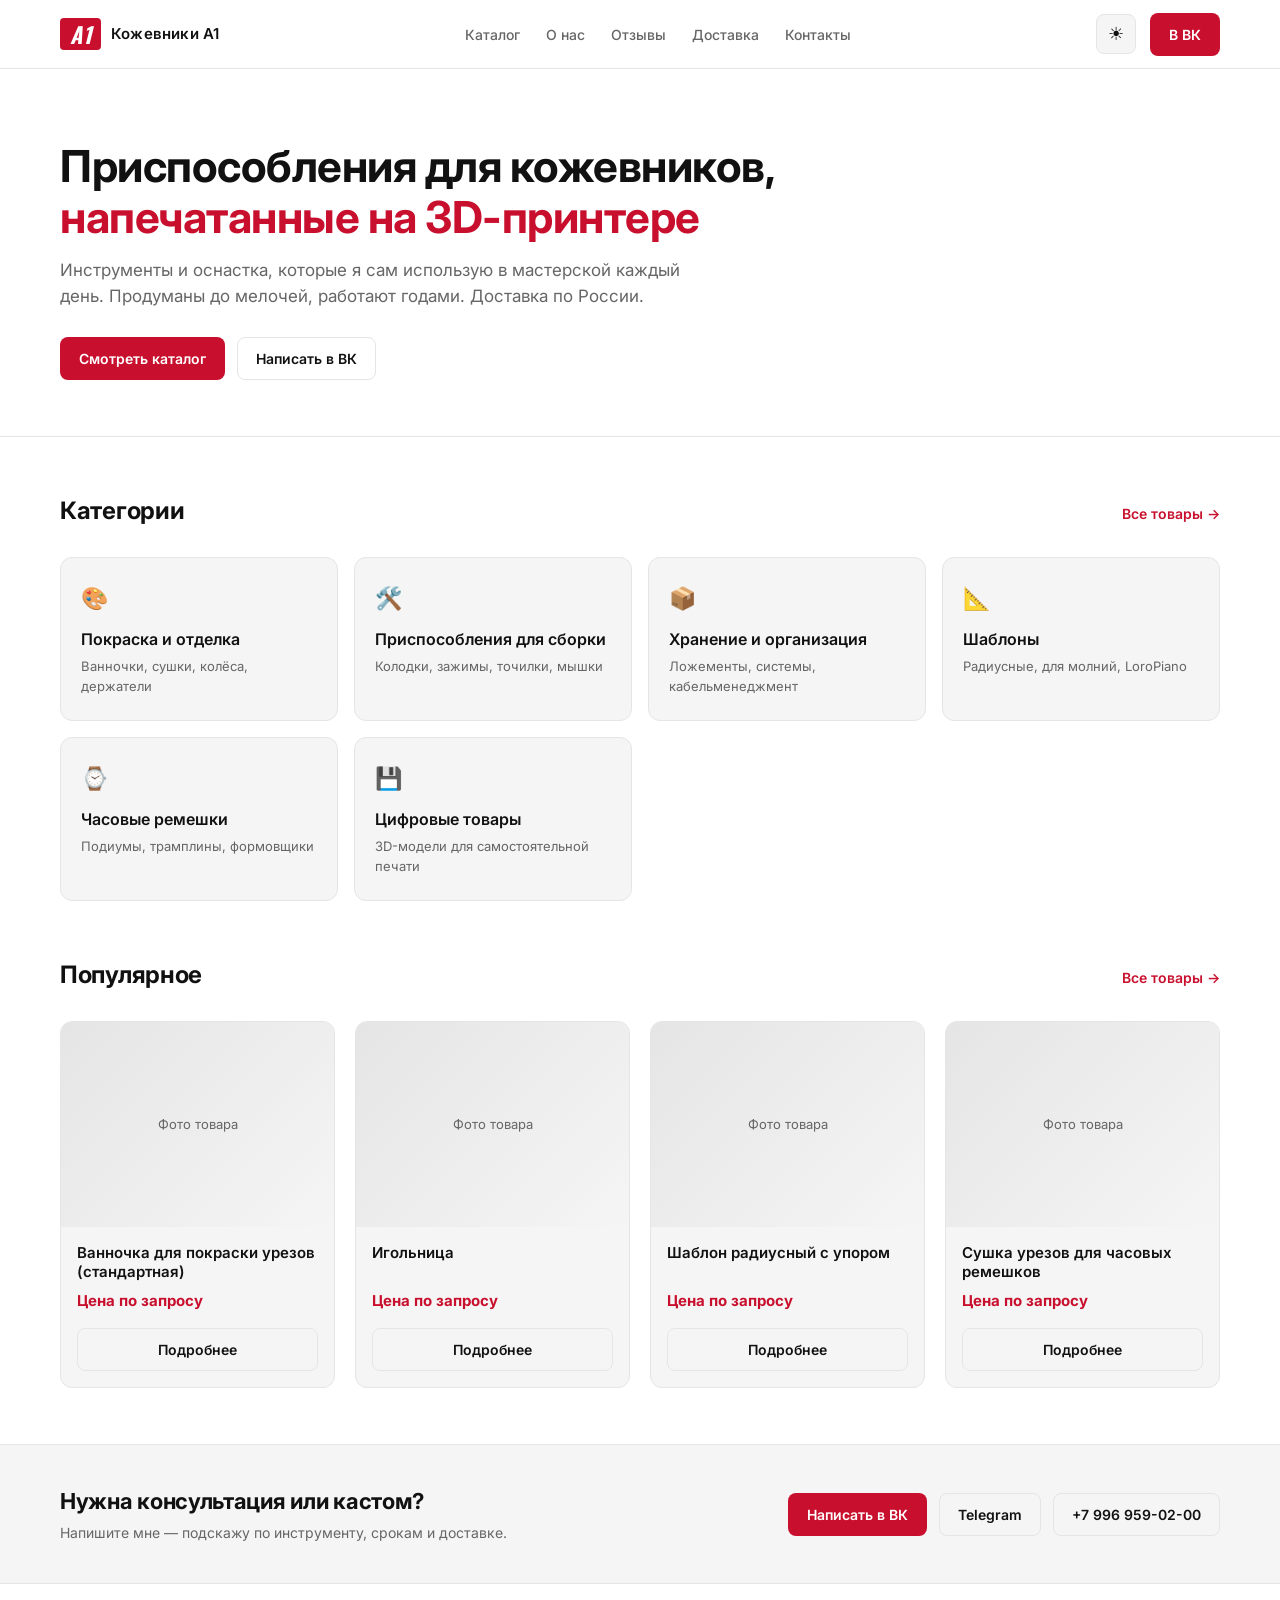
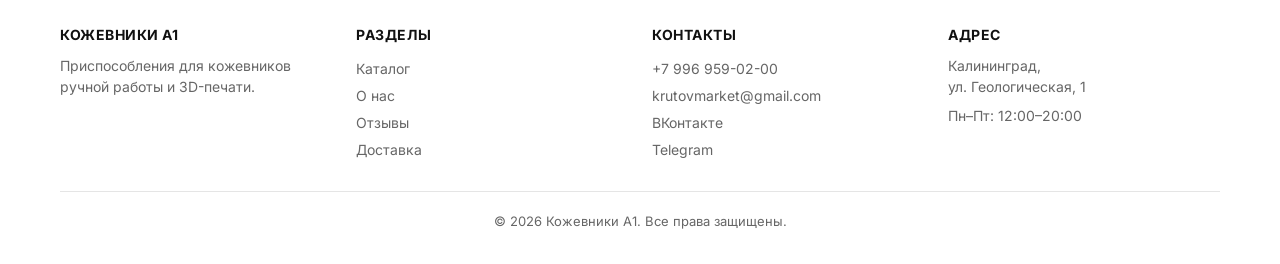
==== index.html @ 8c6a7943 "Запуск" ====
﻿<!DOCTYPE html>
<html lang="ru">
<head>
<meta charset="UTF-8">
<meta name="viewport" content="width=device-width, initial-scale=1.0">
<title>Кожевники А1 — 3D-печать приспособлений для кожевников</title>
<link rel="preconnect" href="https://fonts.googleapis.com">
<link rel="preconnect" href="https://fonts.gstatic.com" crossorigin>
<link href="https://fonts.googleapis.com/css2?family=Oswald:ital,wght@1,500;1,700&family=Inter:wght@400;500;600;700&display=swap" rel="stylesheet">
<link rel="stylesheet" href="css/style.css">
</head>
<body>

<header class="site-header">
  <div class="container header-inner">
    <a href="index.html" class="logo" aria-label="Кожевники А1">
      <span class="logo-mark">А1</span>
      <span class="logo-text">Кожевники А1</span>
    </a>
    <nav class="main-nav">
      <a href="catalog.html">Каталог</a>
      <a href="about.html">О нас</a>
      <a href="reviews.html">Отзывы</a>
      <a href="delivery.html">Доставка</a>
      <a href="#contacts">Контакты</a>
    </nav>
    <div class="header-actions">
      <button class="theme-toggle" id="themeToggle" aria-label="Переключить тему" title="Сменить тему">
        <span id="themeIcon">☀</span>
      </button>
      <a href="https://vk.com/a1leather" target="_blank" rel="noopener" class="btn btn-primary">В ВК</a>
    </div>
  </div>
</header>

<section class="hero">
  <div class="container">
    <h1>Приспособления для кожевников, <span class="accent">напечатанные на 3D-принтере</span></h1>
    <p class="lead">
      Инструменты и оснастка, которые я сам использую в мастерской каждый день.
      Продуманы до мелочей, работают годами. Доставка по России.
    </p>
    <div class="hero-actions">
      <a href="catalog.html" class="btn btn-primary">Смотреть каталог</a>
      <a href="https://vk.com/a1leather" target="_blank" rel="noopener" class="btn btn-outline">Написать в ВК</a>
    </div>
  </div>
</section>

<section class="block">
  <div class="container">
    <div class="section-head">
      <h2>Категории</h2>
      <a href="catalog.html">Все товары →</a>
    </div>
    <div class="cat-grid">
      <a href="catalog.html?cat=pokraska" class="cat-card">
        <div class="icon">🎨</div>
        <h3>Покраска и отделка</h3>
        <span>Ванночки, сушки, колёса, держатели</span>
      </a>
      <a href="catalog.html?cat=prisposoblenia" class="cat-card">
        <div class="icon">🛠️</div>
        <h3>Приспособления для сборки</h3>
        <span>Колодки, зажимы, точилки, мышки</span>
      </a>
      <a href="catalog.html?cat=hranenie" class="cat-card">
        <div class="icon">📦</div>
        <h3>Хранение и организация</h3>
        <span>Ложементы, системы, кабельменеджмент</span>
      </a>
      <a href="catalog.html?cat=shablony" class="cat-card">
        <div class="icon">📐</div>
        <h3>Шаблоны</h3>
        <span>Радиусные, для молний, LoroPiano</span>
      </a>
      <a href="catalog.html?cat=chasovye" class="cat-card">
        <div class="icon">⌚</div>
        <h3>Часовые ремешки</h3>
        <span>Подиумы, трамплины, формовщики</span>
      </a>
      <a href="catalog.html?cat=digital" class="cat-card">
        <div class="icon">💾</div>
        <h3>Цифровые товары</h3>
        <span>3D-модели для самостоятельной печати</span>
      </a>
    </div>
  </div>
</section>

<section class="block" style="padding-top: 0;">
  <div class="container">
    <div class="section-head">
      <h2>Популярное</h2>
      <a href="catalog.html">Все товары →</a>
    </div>
    <div class="product-grid">
      <article class="product-card">
        <div class="product-thumb">Фото товара</div>
        <div class="product-body">
          <h3>Ванночка для покраски урезов (стандартная)</h3>
          <div class="product-price">Цена по запросу</div>
        </div>
        <div class="product-actions">
          <a href="product.html?id=1" class="btn btn-outline">Подробнее</a>
        </div>
      </article>
      <article class="product-card">
        <div class="product-thumb">Фото товара</div>
        <div class="product-body">
          <h3>Игольница</h3>
          <div class="product-price">Цена по запросу</div>
        </div>
        <div class="product-actions">
          <a href="product.html?id=2" class="btn btn-outline">Подробнее</a>
        </div>
      </article>
      <article class="product-card">
        <div class="product-thumb">Фото товара</div>
        <div class="product-body">
          <h3>Шаблон радиусный с упором</h3>
          <div class="product-price">Цена по запросу</div>
        </div>
        <div class="product-actions">
          <a href="product.html?id=3" class="btn btn-outline">Подробнее</a>
        </div>
      </article>
      <article class="product-card">
        <div class="product-thumb">Фото товара</div>
        <div class="product-body">
          <h3>Сушка урезов для часовых ремешков</h3>
          <div class="product-price">Цена по запросу</div>
        </div>
        <div class="product-actions">
          <a href="product.html?id=4" class="btn btn-outline">Подробнее</a>
        </div>
      </article>
    </div>
  </div>
</section>

<section class="contact-strip" id="contacts">
  <div class="container contact-strip-inner">
    <div>
      <h2>Нужна консультация или кастом?</h2>
      <p>Напишите мне — подскажу по инструменту, срокам и доставке.</p>
    </div>
    <div class="contact-actions">
      <a href="https://vk.com/a1leather" target="_blank" rel="noopener" class="btn btn-primary">Написать в ВК</a>
      <a href="https://t.me/kkrut" target="_blank" rel="noopener" class="btn btn-outline">Telegram</a>
      <a href="tel:+79969590200" class="btn btn-outline">+7 996 959-02-00</a>
    </div>
  </div>
</section>

<footer class="site-footer">
  <div class="container">
    <div class="footer-inner">
      <div class="footer-col">
        <h4>Кожевники А1</h4>
        <p>Приспособления для кожевников<br>ручной работы и 3D-печати.</p>
      </div>
      <div class="footer-col">
        <h4>Разделы</h4>
        <a href="catalog.html">Каталог</a>
        <a href="about.html">О нас</a>
        <a href="reviews.html">Отзывы</a>
        <a href="delivery.html">Доставка</a>
      </div>
      <div class="footer-col">
        <h4>Контакты</h4>
        <a href="tel:+79969590200">+7 996 959-02-00</a>
        <a href="mailto:krutovmarket@gmail.com">krutovmarket@gmail.com</a>
        <a href="https://vk.com/a1leather" target="_blank" rel="noopener">ВКонтакте</a>
        <a href="https://t.me/kkrut" target="_blank" rel="noopener">Telegram</a>
      </div>
      <div class="footer-col">
        <h4>Адрес</h4>
        <p>Калининград,<br>ул. Геологическая, 1</p>
        <p style="margin-top:8px;">Пн–Пт: 12:00–20:00</p>
      </div>
    </div>
    <div class="footer-bottom">
      © <span id="year"></span> Кожевники А1. Все права защищены.
    </div>
  </div>
</footer>

<script src="js/main.js"></script>
</body>
</html>
---- css/style.css ----
﻿:root {
  --bg: #ffffff;
  --surface: #f5f5f5;
  --text: #111111;
  --text-muted: #666666;
  --accent: #c8102e;
  --accent-hover: #a30d25;
  --border: #e5e5e5;
}
[data-theme="dark"] {
  --bg: #111111;
  --surface: #1c1c1c;
  --text: #f2f2f2;
  --text-muted: #a0a0a0;
  --accent: #e63946;
  --accent-hover: #c8102e;
  --border: #2a2a2a;
}
* { box-sizing: border-box; margin: 0; padding: 0; }
html { scroll-behavior: smooth; }
body {
  font-family: 'Inter', system-ui, -apple-system, sans-serif;
  background: var(--bg);
  color: var(--text);
  line-height: 1.5;
  transition: background 0.25s ease, color 0.25s ease;
}
a { color: inherit; text-decoration: none; }
.container { max-width: 1200px; margin: 0 auto; padding: 0 20px; }
header.site-header {
  position: sticky; top: 0; z-index: 100;
  background: var(--bg); border-bottom: 1px solid var(--border);
  transition: background 0.25s ease, border-color 0.25s ease;
}
.header-inner { display: flex; align-items: center; justify-content: space-between; height: 68px; gap: 24px; }
.logo { display: inline-flex; align-items: center; gap: 10px; font-weight: 700; }
.logo-mark {
  background: var(--accent); color: #fff; font-family: 'Oswald', sans-serif;
  font-style: italic; font-weight: 700; font-size: 22px; letter-spacing: 0.5px;
  padding: 4px 10px; border-radius: 4px; line-height: 1.1;
}
.logo-text { font-size: 15px; font-weight: 600; letter-spacing: 0.2px; }
nav.main-nav { display: flex; gap: 26px; font-size: 14px; font-weight: 500; }
nav.main-nav a { color: var(--text-muted); transition: color 0.15s ease; }
nav.main-nav a:hover { color: var(--accent); }
.header-actions { display: flex; align-items: center; gap: 14px; }
.theme-toggle {
  background: var(--surface); border: 1px solid var(--border); color: var(--text);
  width: 40px; height: 40px; border-radius: 8px; cursor: pointer; font-size: 18px;
  display: inline-flex; align-items: center; justify-content: center;
  transition: background 0.15s ease, border-color 0.15s ease;
}
.theme-toggle:hover { border-color: var(--accent); }
.btn {
  display: inline-flex; align-items: center; gap: 8px; padding: 10px 18px;
  border-radius: 8px; font-weight: 600; font-size: 14px; border: 1px solid transparent;
  cursor: pointer; transition: background 0.15s ease, border-color 0.15s ease, color 0.15s ease;
}
.btn-primary { background: var(--accent); color: #fff; }
.btn-primary:hover { background: var(--accent-hover); }
.btn-outline { background: transparent; color: var(--text); border-color: var(--border); }
.btn-outline:hover { border-color: var(--accent); color: var(--accent); }
.hero { padding: 72px 0 56px; border-bottom: 1px solid var(--border); }
.hero h1 {
  font-size: clamp(28px, 4.5vw, 44px); font-weight: 700;
  line-height: 1.15; letter-spacing: -0.5px; max-width: 780px; margin-bottom: 16px;
}
.hero h1 .accent { color: var(--accent); }
.hero p.lead { font-size: 17px; color: var(--text-muted); max-width: 620px; margin-bottom: 28px; }
.hero-actions { display: flex; flex-wrap: wrap; gap: 12px; }
section.block { padding: 56px 0; }
.section-head { display: flex; align-items: baseline; justify-content: space-between; gap: 16px; margin-bottom: 28px; flex-wrap: wrap; }
.section-head h2 { font-size: 24px; font-weight: 700; letter-spacing: -0.3px; }
.section-head a { font-size: 14px; color: var(--accent); font-weight: 600; }
.cat-grid { display: grid; grid-template-columns: repeat(auto-fit, minmax(240px, 1fr)); gap: 16px; }
.cat-card {
  background: var(--surface); border: 1px solid var(--border); border-radius: 12px;
  padding: 24px 20px; transition: transform 0.15s ease, border-color 0.15s ease;
  cursor: pointer; display: flex; flex-direction: column; gap: 6px;
}
.cat-card:hover { transform: translateY(-2px); border-color: var(--accent); }
.cat-card .icon { font-size: 22px; margin-bottom: 6px; }
.cat-card h3 { font-size: 16px; font-weight: 600; }
.cat-card span { font-size: 13px; color: var(--text-muted); }
.product-grid { display: grid; grid-template-columns: repeat(auto-fit, minmax(230px, 1fr)); gap: 20px; }
.product-card {
  background: var(--surface); border: 1px solid var(--border); border-radius: 12px;
  overflow: hidden; transition: transform 0.15s ease, border-color 0.15s ease;
  display: flex; flex-direction: column;
}
.product-card:hover { transform: translateY(-3px); border-color: var(--accent); }
.product-thumb {
  aspect-ratio: 4 / 3; background: linear-gradient(135deg, var(--border), var(--surface));
  display: flex; align-items: center; justify-content: center; color: var(--text-muted); font-size: 13px;
}
.product-body { padding: 16px; display: flex; flex-direction: column; gap: 8px; flex: 1; }
.product-body h3 { font-size: 15px; font-weight: 600; line-height: 1.3; }
.product-price { font-weight: 700; font-size: 15px; color: var(--accent); margin-top: auto; }
.product-actions { padding: 0 16px 16px; }
.product-actions .btn { width: 100%; justify-content: center; }
.contact-strip { background: var(--surface); border-top: 1px solid var(--border); border-bottom: 1px solid var(--border); padding: 40px 0; }
.contact-strip-inner { display: flex; flex-wrap: wrap; align-items: center; justify-content: space-between; gap: 20px; }
.contact-strip h2 { font-size: 22px; font-weight: 700; letter-spacing: -0.3px; }
.contact-strip p { font-size: 14px; color: var(--text-muted); margin-top: 4px; }
.contact-actions { display: flex; gap: 12px; flex-wrap: wrap; }
footer.site-footer { padding: 40px 0 32px; font-size: 14px; color: var(--text-muted); }
.footer-inner { display: grid; grid-template-columns: repeat(auto-fit, minmax(220px, 1fr)); gap: 24px; margin-bottom: 28px; }
.footer-col h4 { color: var(--text); font-size: 14px; font-weight: 700; margin-bottom: 10px; text-transform: uppercase; letter-spacing: 0.5px; }
.footer-col a { display: block; padding: 3px 0; }
.footer-col a:hover { color: var(--accent); }
.footer-bottom { border-top: 1px solid var(--border); padding-top: 20px; text-align: center; font-size: 13px; color: var(--text-muted); }
@media (max-width: 820px) {
  nav.main-nav { display: none; }
  .header-inner { height: 60px; }
  .hero { padding: 48px 0 40px; }
  .hero p.lead { font-size: 15px; }
  .section-head h2 { font-size: 20px; }
  .contact-strip-inner { flex-direction: column; align-items: flex-start; }
}
@media (max-width: 480px) {
  .logo-text { display: none; }
  .btn { padding: 9px 14px; font-size: 13px; }
}
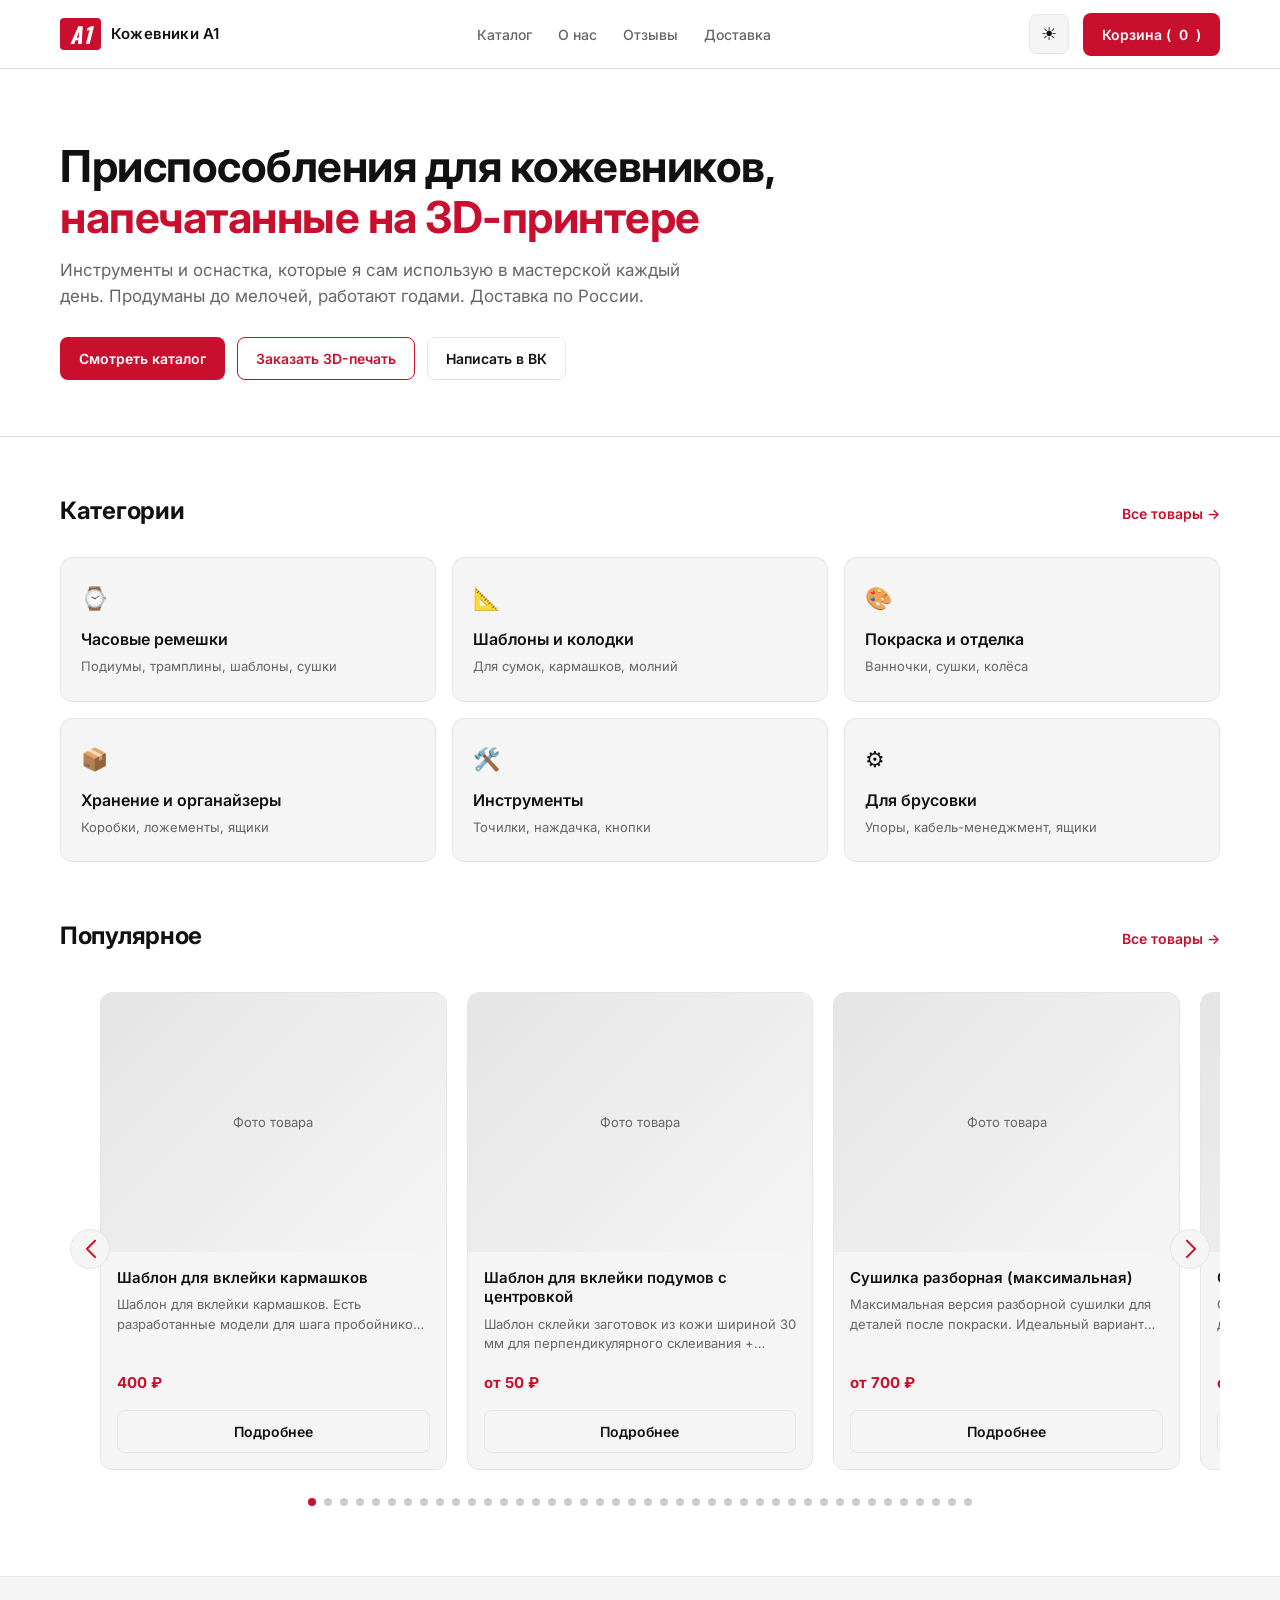
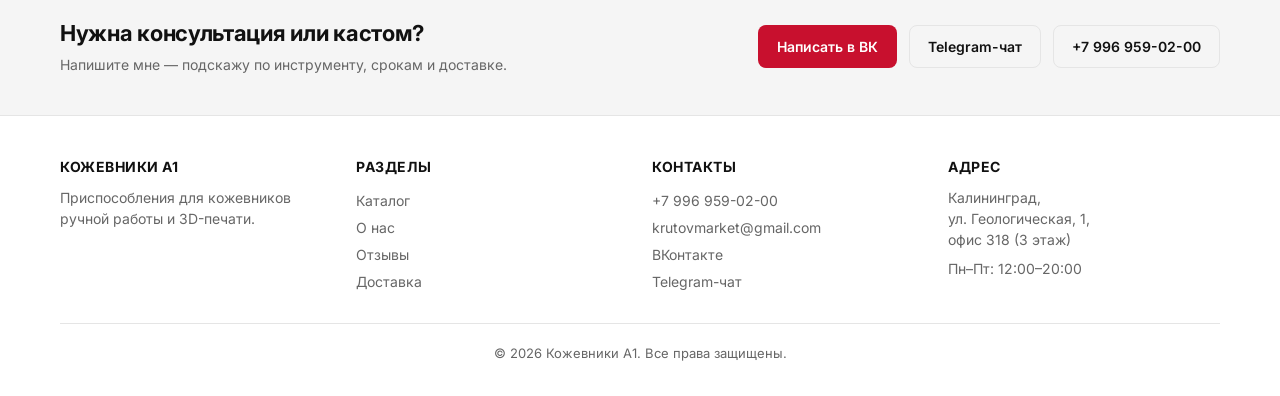
==== commit b35c1a92: "Add files via upload" ====
--- a/index.html
+++ b/index.html
@@ -7,7 +7,34 @@
 <link rel="preconnect" href="https://fonts.googleapis.com">
 <link rel="preconnect" href="https://fonts.gstatic.com" crossorigin>
 <link href="https://fonts.googleapis.com/css2?family=Oswald:ital,wght@1,500;1,700&family=Inter:wght@400;500;600;700&display=swap" rel="stylesheet">
+<!-- Стили Swiper.js -->
+<link rel="stylesheet" href="https://cdn.jsdelivr.net/npm/swiper@10/swiper-bundle.min.css" />
 <link rel="stylesheet" href="css/style.css">
+<style>
+  /* Стили для карточек в карусели */
+  .popularSwiper {
+    padding: 10px 40px 50px 40px; /* Отступы для стрелок */
+  }
+  .popularSwiper .swiper-slide {
+    height: auto;
+    display: flex;
+  }
+  .popularSwiper .swiper-button-next, .popularSwiper .swiper-button-prev {
+    color: var(--accent) !important;
+    background: var(--surface);
+    width: 40px !important;
+    height: 40px !important;
+    border-radius: 50%;
+    border: 1px solid var(--border);
+  }
+  .popularSwiper .swiper-button-next::after, .popularSwiper .swiper-button-prev::after {
+    font-size: 18px !important;
+    font-weight: bold;
+  }
+  .popularSwiper .swiper-pagination-bullet-active {
+    background: var(--accent) !important;
+  }
+</style>
 </head>
 <body>
 
@@ -22,13 +49,12 @@
       <a href="about.html">О нас</a>
       <a href="reviews.html">Отзывы</a>
       <a href="delivery.html">Доставка</a>
-      <a href="#contacts">Контакты</a>
     </nav>
     <div class="header-actions">
       <button class="theme-toggle" id="themeToggle" aria-label="Переключить тему" title="Сменить тему">
         <span id="themeIcon">☀</span>
       </button>
-      <a href="https://vk.com/a1leather" target="_blank" rel="noopener" class="btn btn-primary">В ВК</a>
+      <a href="cart.html" class="btn btn-primary">Корзина (<span id="cart-count">0</span>)</a>
     </div>
   </div>
 </header>
@@ -42,6 +68,7 @@
     </p>
     <div class="hero-actions">
       <a href="catalog.html" class="btn btn-primary">Смотреть каталог</a>
+      <a href="product.html?id=51" class="btn btn-outline" style="border-color: var(--accent); color: var(--accent);">Заказать 3D-печать</a>
       <a href="https://vk.com/a1leather" target="_blank" rel="noopener" class="btn btn-outline">Написать в ВК</a>
     </div>
   </div>
@@ -54,35 +81,35 @@
       <a href="catalog.html">Все товары →</a>
     </div>
     <div class="cat-grid">
+      <a href="catalog.html?cat=chasovye" class="cat-card">
+        <div class="icon">⌚</div>
+        <h3>Часовые ремешки</h3>
+        <span>Подиумы, трамплины, шаблоны, сушки</span>
+      </a>
+      <a href="catalog.html?cat=shablony" class="cat-card">
+        <div class="icon">📐</div>
+        <h3>Шаблоны и колодки</h3>
+        <span>Для сумок, кармашков, молний</span>
+      </a>
       <a href="catalog.html?cat=pokraska" class="cat-card">
         <div class="icon">🎨</div>
         <h3>Покраска и отделка</h3>
-        <span>Ванночки, сушки, колёса, держатели</span>
-      </a>
-      <a href="catalog.html?cat=prisposoblenia" class="cat-card">
-        <div class="icon">🛠️</div>
-        <h3>Приспособления для сборки</h3>
-        <span>Колодки, зажимы, точилки, мышки</span>
+        <span>Ванночки, сушки, колёса</span>
       </a>
       <a href="catalog.html?cat=hranenie" class="cat-card">
         <div class="icon">📦</div>
-        <h3>Хранение и организация</h3>
-        <span>Ложементы, системы, кабельменеджмент</span>
+        <h3>Хранение и органайзеры</h3>
+        <span>Коробки, ложементы, ящики</span>
       </a>
-      <a href="catalog.html?cat=shablony" class="cat-card">
-        <div class="icon">📐</div>
-        <h3>Шаблоны</h3>
-        <span>Радиусные, для молний, LoroPiano</span>
+      <a href="catalog.html?cat=instrumenty" class="cat-card">
+        <div class="icon">🛠️</div>
+        <h3>Инструменты</h3>
+        <span>Точилки, наждачка, кнопки</span>
       </a>
-      <a href="catalog.html?cat=chasovye" class="cat-card">
-        <div class="icon">⌚</div>
-        <h3>Часовые ремешки</h3>
-        <span>Подиумы, трамплины, формовщики</span>
-      </a>
-      <a href="catalog.html?cat=digital" class="cat-card">
-        <div class="icon">💾</div>
-        <h3>Цифровые товары</h3>
-        <span>3D-модели для самостоятельной печати</span>
+      <a href="catalog.html?cat=bruski" class="cat-card">
+        <div class="icon">⚙️</div>
+        <h3>Для брусовки</h3>
+        <span>Упоры, кабель-менеджмент, ящики</span>
       </a>
     </div>
   </div>
@@ -94,48 +121,18 @@
       <h2>Популярное</h2>
       <a href="catalog.html">Все товары →</a>
     </div>
-    <div class="product-grid">
-      <article class="product-card">
-        <div class="product-thumb">Фото товара</div>
-        <div class="product-body">
-          <h3>Ванночка для покраски урезов (стандартная)</h3>
-          <div class="product-price">Цена по запросу</div>
-        </div>
-        <div class="product-actions">
-          <a href="product.html?id=1" class="btn btn-outline">Подробнее</a>
-        </div>
-      </article>
-      <article class="product-card">
-        <div class="product-thumb">Фото товара</div>
-        <div class="product-body">
-          <h3>Игольница</h3>
-          <div class="product-price">Цена по запросу</div>
-        </div>
-        <div class="product-actions">
-          <a href="product.html?id=2" class="btn btn-outline">Подробнее</a>
-        </div>
-      </article>
-      <article class="product-card">
-        <div class="product-thumb">Фото товара</div>
-        <div class="product-body">
-          <h3>Шаблон радиусный с упором</h3>
-          <div class="product-price">Цена по запросу</div>
-        </div>
-        <div class="product-actions">
-          <a href="product.html?id=3" class="btn btn-outline">Подробнее</a>
-        </div>
-      </article>
-      <article class="product-card">
-        <div class="product-thumb">Фото товара</div>
-        <div class="product-body">
-          <h3>Сушка урезов для часовых ремешков</h3>
-          <div class="product-price">Цена по запросу</div>
-        </div>
-        <div class="product-actions">
-          <a href="product.html?id=4" class="btn btn-outline">Подробнее</a>
-        </div>
-      </article>
+    
+    <!-- Карусель популярных товаров -->
+    <div class="swiper popularSwiper">
+      <div class="swiper-wrapper" id="popular-container">
+        <!-- Товары загрузятся через JS -->
+        <p style="text-align: center; width: 100%;">Загрузка товаров...</p>
+      </div>
+      <div class="swiper-pagination"></div>
+      <div class="swiper-button-next"></div>
+      <div class="swiper-button-prev"></div>
     </div>
+    
   </div>
 </section>
 
@@ -147,7 +144,7 @@
     </div>
     <div class="contact-actions">
       <a href="https://vk.com/a1leather" target="_blank" rel="noopener" class="btn btn-primary">Написать в ВК</a>
-      <a href="https://t.me/kkrut" target="_blank" rel="noopener" class="btn btn-outline">Telegram</a>
+      <a href="https://t.me/a1leather/281" target="_blank" rel="noopener" class="btn btn-outline">Telegram-чат</a>
       <a href="tel:+79969590200" class="btn btn-outline">+7 996 959-02-00</a>
     </div>
   </div>
@@ -172,11 +169,11 @@
         <a href="tel:+79969590200">+7 996 959-02-00</a>
         <a href="mailto:krutovmarket@gmail.com">krutovmarket@gmail.com</a>
         <a href="https://vk.com/a1leather" target="_blank" rel="noopener">ВКонтакте</a>
-        <a href="https://t.me/kkrut" target="_blank" rel="noopener">Telegram</a>
+        <a href="https://t.me/a1leather/281" target="_blank" rel="noopener">Telegram-чат</a>
       </div>
       <div class="footer-col">
         <h4>Адрес</h4>
-        <p>Калининград,<br>ул. Геологическая, 1</p>
+        <p>Калининград,<br>ул. Геологическая, 1,<br>офис 318 (3 этаж)</p>
         <p style="margin-top:8px;">Пн–Пт: 12:00–20:00</p>
       </div>
     </div>
@@ -187,5 +184,15 @@
 </footer>
 
 <script src="js/main.js"></script>
+<!-- Подключаем Swiper.js -->
+<script src="https://cdn.jsdelivr.net/npm/swiper@10/swiper-bundle.min.js"></script>
+<script src="js/index.js"></script>
 </body>
 </html>
+
+
+
+
+
+
+
--- a/css/style.css
+++ b/css/style.css
@@ -72,7 +72,7 @@
 .section-head { display: flex; align-items: baseline; justify-content: space-between; gap: 16px; margin-bottom: 28px; flex-wrap: wrap; }
 .section-head h2 { font-size: 24px; font-weight: 700; letter-spacing: -0.3px; }
 .section-head a { font-size: 14px; color: var(--accent); font-weight: 600; }
-.cat-grid { display: grid; grid-template-columns: repeat(auto-fit, minmax(240px, 1fr)); gap: 16px; }
+.cat-grid { display: grid; grid-template-columns: repeat(auto-fill, minmax(260px, 1fr)); gap: 16px; }
 .cat-card {
   background: var(--surface); border: 1px solid var(--border); border-radius: 12px;
   padding: 24px 20px; transition: transform 0.15s ease, border-color 0.15s ease;
@@ -82,7 +82,7 @@
 .cat-card .icon { font-size: 22px; margin-bottom: 6px; }
 .cat-card h3 { font-size: 16px; font-weight: 600; }
 .cat-card span { font-size: 13px; color: var(--text-muted); }
-.product-grid { display: grid; grid-template-columns: repeat(auto-fit, minmax(230px, 1fr)); gap: 20px; }
+.product-grid { display: grid; grid-template-columns: repeat(auto-fill, minmax(250px, 1fr)); gap: 20px; }
 .product-card {
   background: var(--surface); border: 1px solid var(--border); border-radius: 12px;
   overflow: hidden; transition: transform 0.15s ease, border-color 0.15s ease;
@@ -121,3 +121,21 @@
   .logo-text { display: none; }
   .btn { padding: 9px 14px; font-size: 13px; }
 }
+
+/* ===== ФИКС СЕТКИ КАТЕГОРИЙ (3 в ряд) ===== */
+.cat-grid {
+  grid-template-columns: repeat(3, 1fr) !important;
+}
+
+@media (max-width: 991px) {
+  .cat-grid {
+    grid-template-columns: repeat(2, 1fr) !important;
+  }
+}
+
+@media (max-width: 768px) {
+  .cat-grid {
+    grid-template-columns: 1fr !important;
+  }
+}
+
